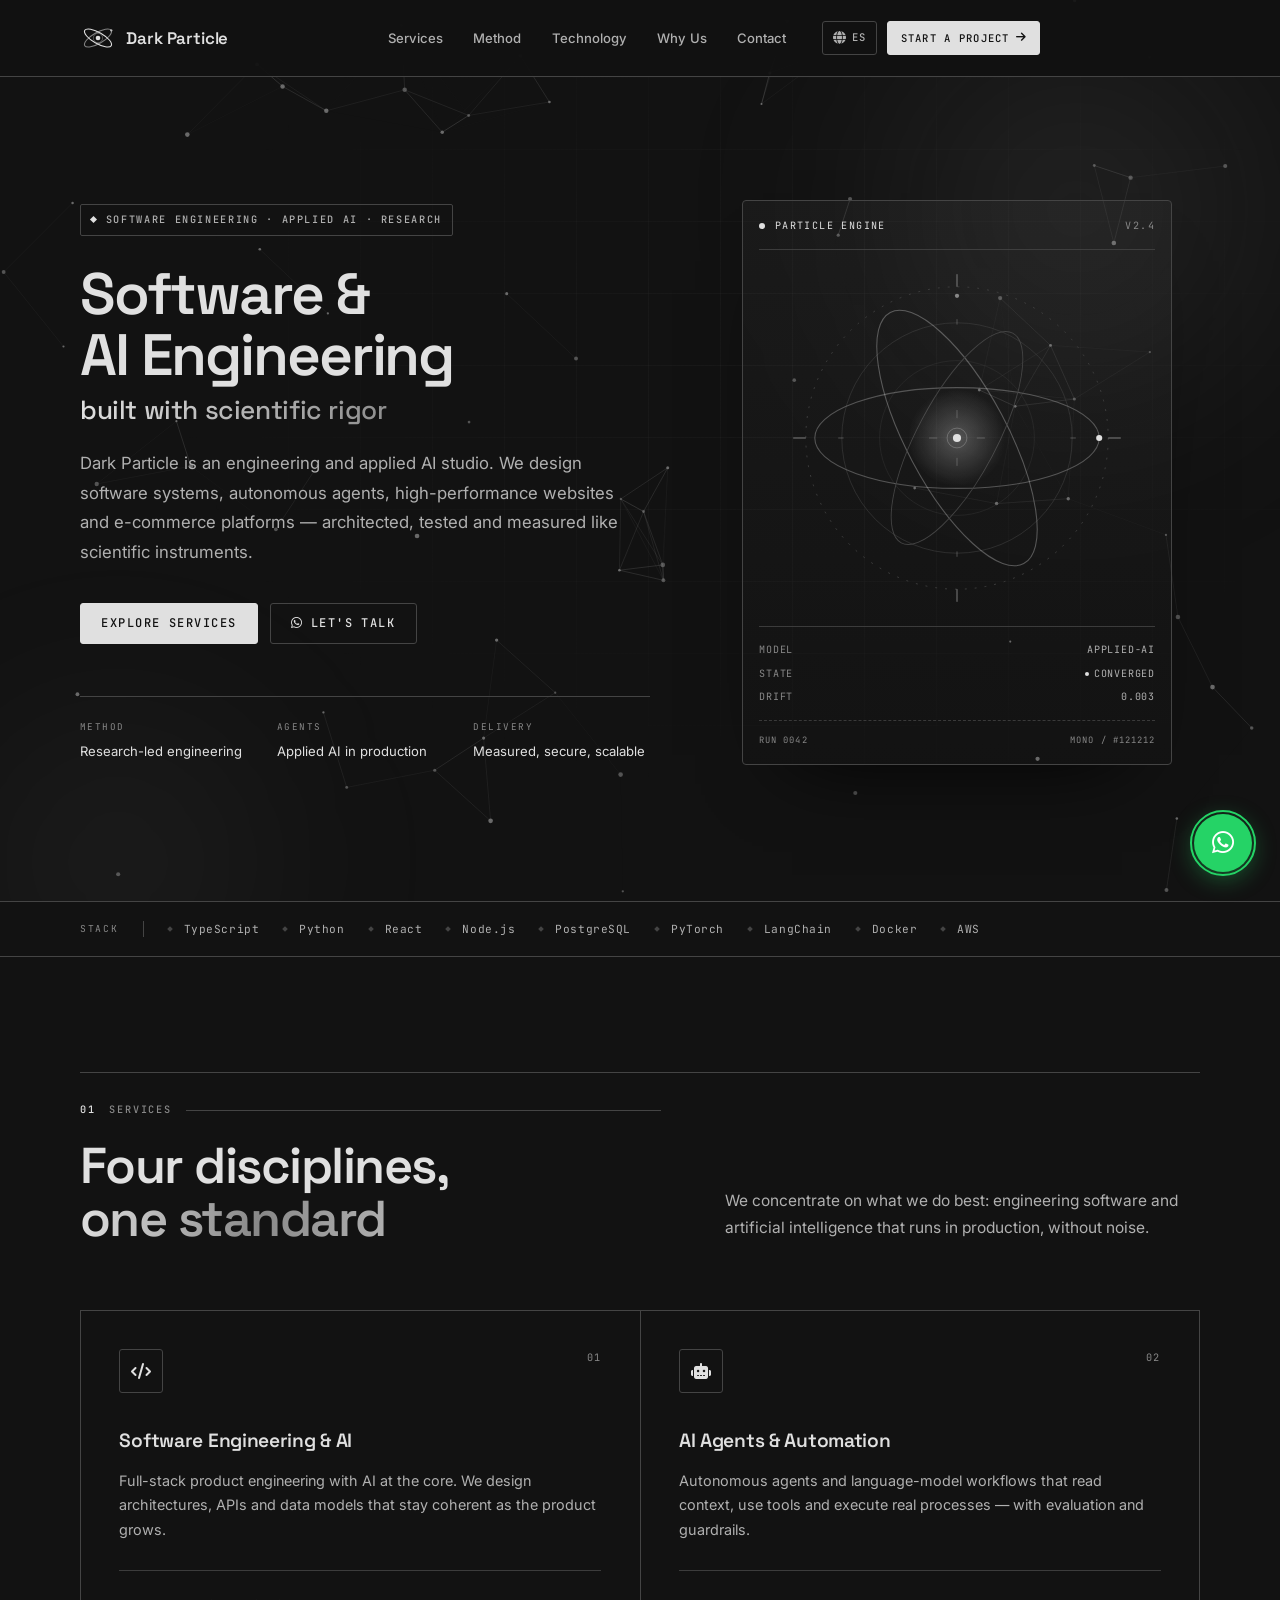
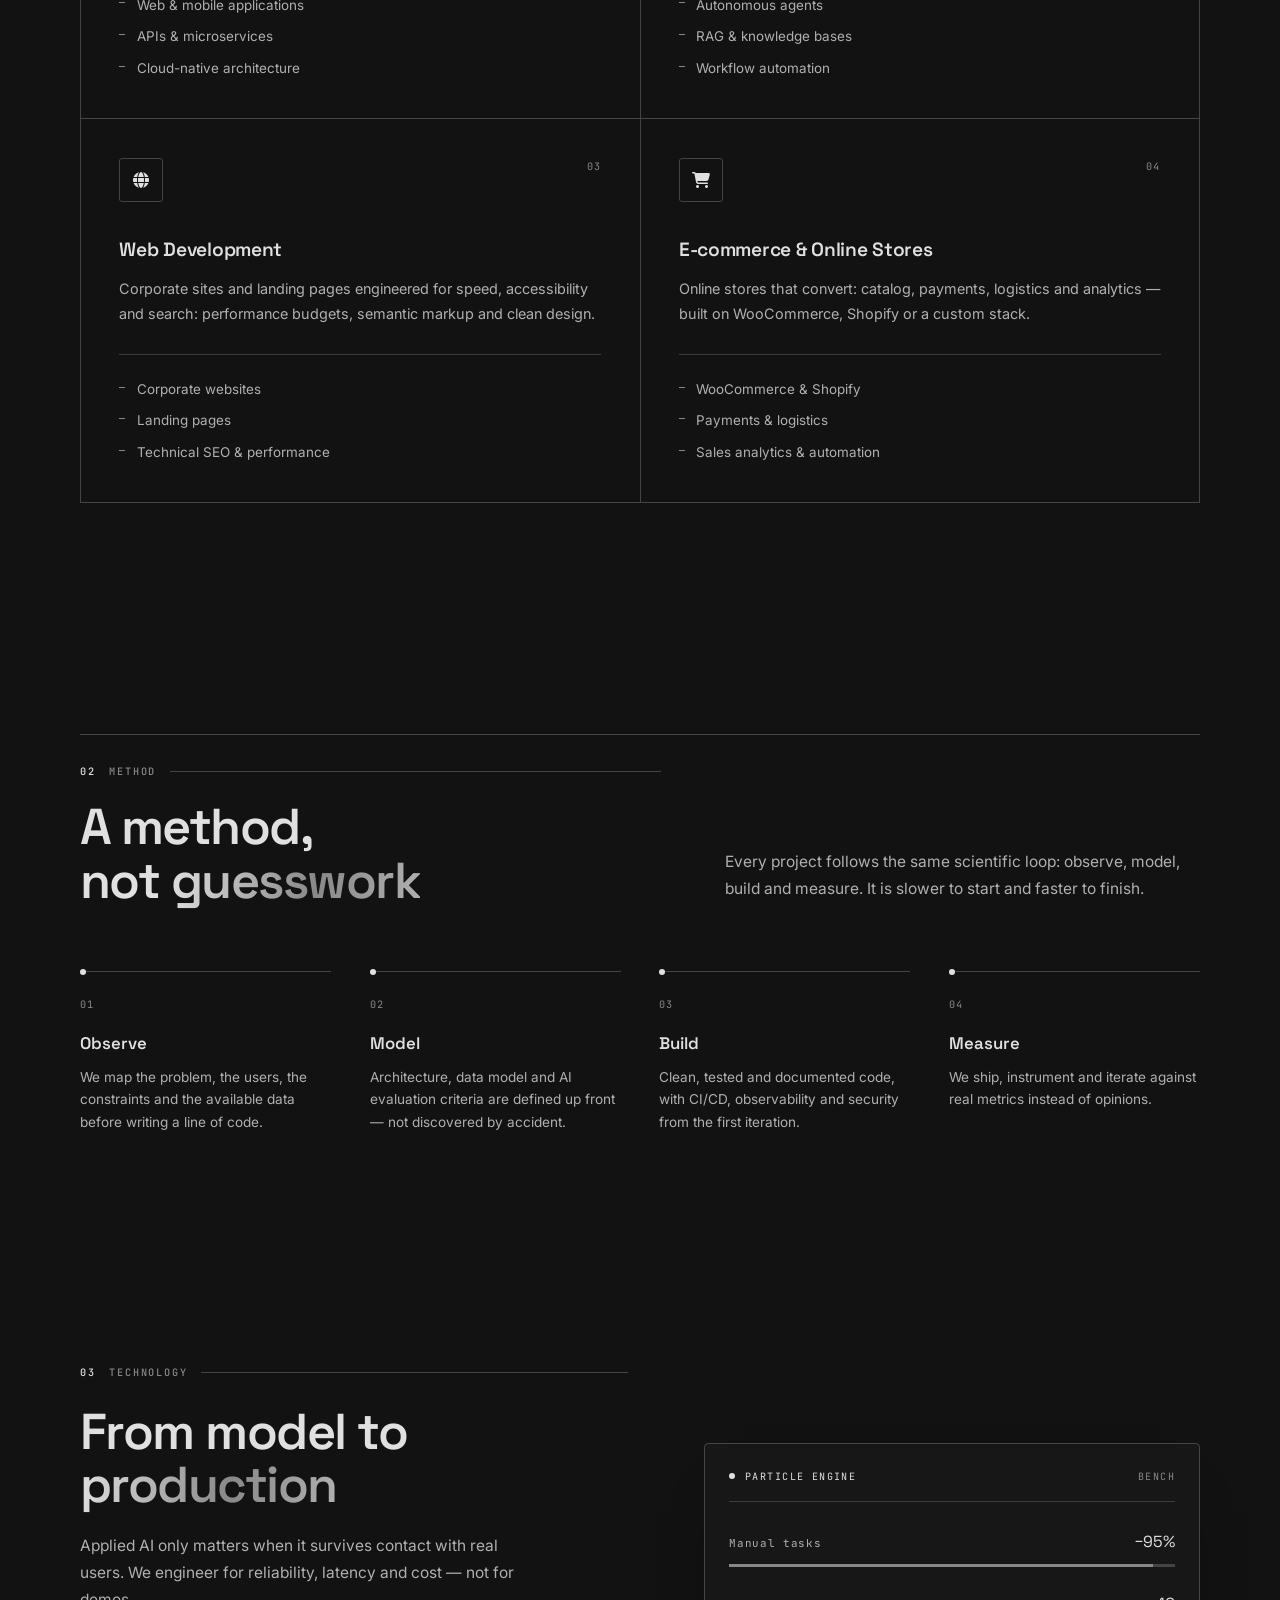
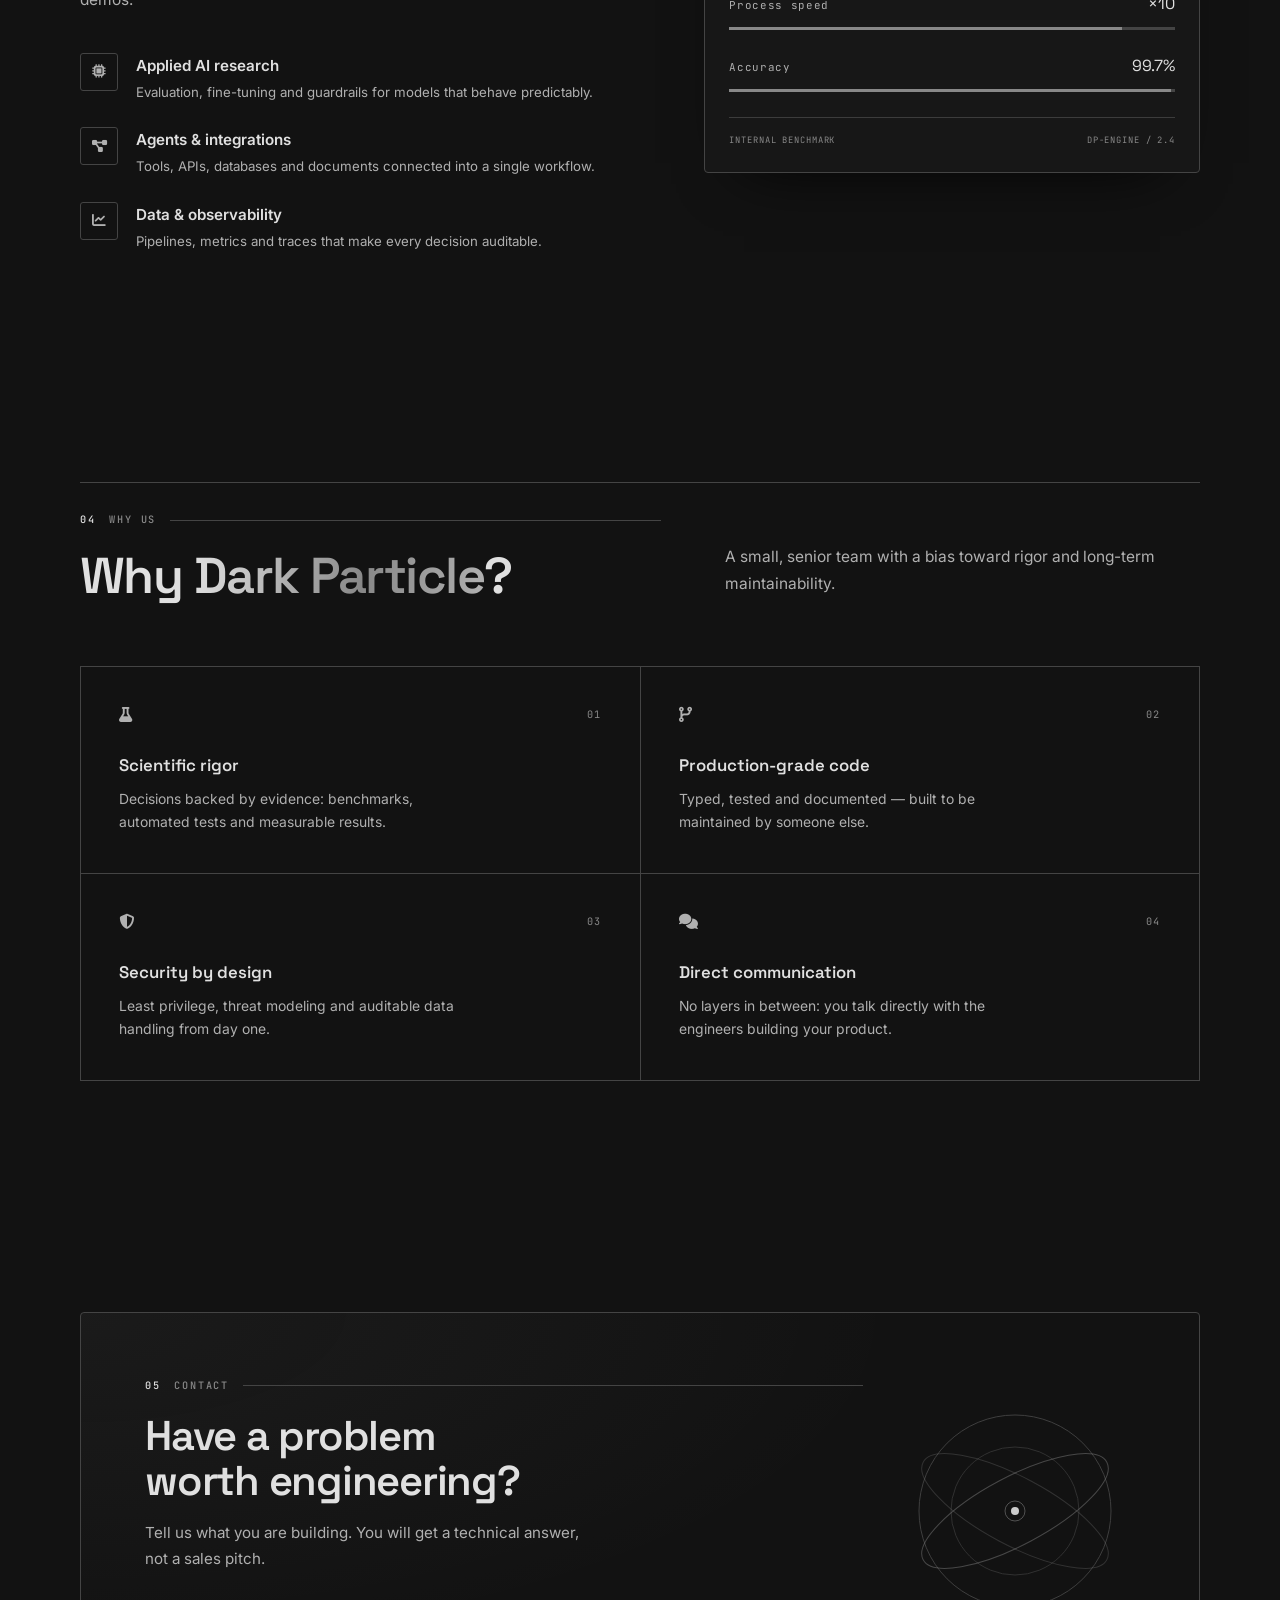
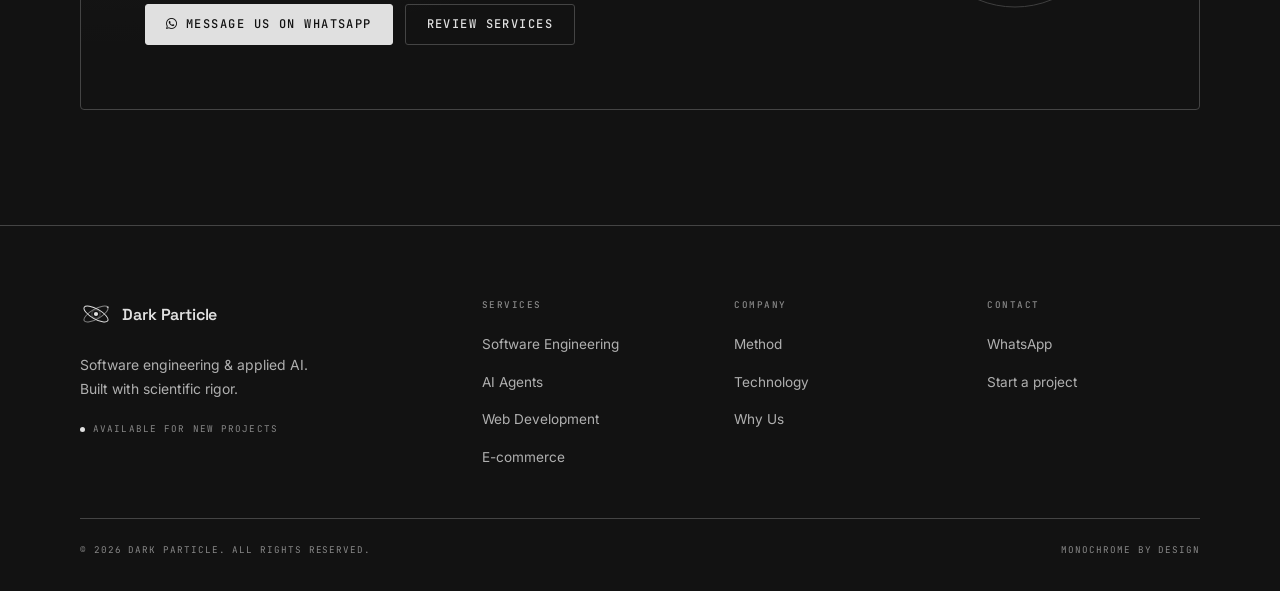
==== index.html @ 716240e8 "Add files via upload" ====
<!DOCTYPE html>
<html lang="en" class="no-js">
<head>
  <meta charset="UTF-8">
  <meta name="viewport" content="width=device-width, initial-scale=1">
  <meta name="theme-color" content="#121212">

  <title>Dark Particle | Software Engineering &amp; Applied AI</title>
  <meta name="description" content="Dark Particle is a software engineering and applied AI studio. We build AI agents, high-performance websites and e-commerce platforms with scientific rigor.">
  <meta name="author" content="Dark Particle">

  <meta property="og:type" content="website">
  <meta property="og:site_name" content="Dark Particle">
  <meta property="og:title" content="Dark Particle | Software Engineering &amp; Applied AI">
  <meta property="og:description" content="Software engineering, AI agents, web development and e-commerce — designed, tested and measured like scientific instruments.">
  <meta property="og:image" content="assets/og-dark-particle.png">
  <meta name="twitter:card" content="summary_large_image">
  <meta name="twitter:title" content="Dark Particle | Software Engineering &amp; Applied AI">
  <meta name="twitter:description" content="Software engineering, AI agents, web development and e-commerce — designed, tested and measured like scientific instruments.">
  <meta name="twitter:image" content="assets/og-dark-particle.png">

  <link rel="icon" type="image/png" href="assets/favicon.png">
  <link rel="apple-touch-icon" href="assets/apple-touch-icon.png">

  <!-- Google Fonts: Inter + Space Grotesk + JetBrains Mono -->
  <link rel="preconnect" href="https://fonts.googleapis.com">
  <link rel="preconnect" href="https://fonts.gstatic.com" crossorigin>
  <link href="https://fonts.googleapis.com/css2?family=Inter:wght@400;500;600&family=JetBrains+Mono:wght@400;500&family=Space+Grotesk:wght@500;600;700&display=swap" rel="stylesheet">

  <!-- Font Awesome 6 (icons) -->
  <link rel="stylesheet" href="https://cdnjs.cloudflare.com/ajax/libs/font-awesome/6.5.1/css/all.min.css">

  <!-- Main Stylesheet -->
  <link rel="stylesheet" href="css/style.css">

  <script type="application/ld+json">
  {
    "@context": "https://schema.org",
    "@type": "ProfessionalService",
    "name": "Dark Particle",
    "description": "Software engineering and applied AI studio: AI agents, web development and e-commerce platforms engineered with scientific rigor.",
    "image": "assets/logo-dark-particle.png",
    "telephone": "+57 311 7379576",
    "areaServed": "Worldwide",
    "knowsAbout": ["Software engineering", "Artificial intelligence", "AI agents", "Web development", "E-commerce"]
  }
  </script>

  <script>document.documentElement.classList.remove('no-js');document.documentElement.classList.add('js');</script>
</head>
<body>

  <a class="skip-link" href="#main" data-i18n="a11y_skip">Skip to content</a>

  <!-- Fondo animado global (red de partículas) -->
  <canvas id="swlab-bg" aria-hidden="true"></canvas>

  <!-- ============================= -->
  <!-- NAVBAR                        -->
  <!-- ============================= -->
  <header class="navbar" id="navbar">
    <div class="container navbar__inner">
      <a href="#hero" class="brand" aria-label="Dark Particle — home">
        <svg class="brand__mark" viewBox="0 0 40 40" width="36" height="36" aria-hidden="true" focusable="false">
          <ellipse cx="20" cy="20" rx="17" ry="6.2" transform="rotate(-30 20 20)" fill="none" stroke="currentColor" stroke-opacity=".55" stroke-width="1.2"/>
          <ellipse cx="20" cy="20" rx="17" ry="6.2" transform="rotate(30 20 20)" fill="none" stroke="currentColor" stroke-width="1.2"/>
          <circle cx="20" cy="20" r="5.2" fill="none" stroke="currentColor" stroke-opacity=".35" stroke-width="1"/>
          <circle cx="20" cy="20" r="2.6" fill="currentColor"/>
          <circle cx="34.7" cy="11.5" r="1.3" fill="currentColor" fill-opacity=".7"/>
        </svg>
        <span class="brand__name">Dark Particle</span>
      </a>

      <nav class="navbar__nav" id="navMenu" aria-label="Main navigation">
        <ul class="navbar__links">
          <li><a href="#services" class="navbar__link" data-i18n="nav_services">Services</a></li>
          <li><a href="#method" class="navbar__link" data-i18n="nav_method">Method</a></li>
          <li><a href="#tech" class="navbar__link" data-i18n="nav_tech">Technology</a></li>
          <li><a href="#features" class="navbar__link" data-i18n="nav_features">Why Us</a></li>
          <li><a href="#contact" class="navbar__link" data-i18n="nav_contact">Contact</a></li>
        </ul>
        <div class="navbar__actions">
          <button class="lang-toggle" id="langToggle" type="button" aria-label="Switch language">
            <i class="fa-solid fa-globe" aria-hidden="true"></i>
            <span data-i18n="lang_label">ES</span>
          </button>
          <a href="https://wa.me/573117379576" class="btn btn--primary navbar__cta" target="_blank" rel="noopener" data-i18n="nav_cta" data-wa="nav">
            Start a project <i class="fa-solid fa-arrow-right" aria-hidden="true"></i>
          </a>
        </div>
      </nav>

      <div class="navbar__right">
        <button class="lang-toggle lang-toggle--mobile" id="langToggleMobile" type="button" aria-label="Switch language">
          <i class="fa-solid fa-globe" aria-hidden="true"></i>
          <span data-i18n="lang_label">ES</span>
        </button>
        <button class="navbar__toggle" id="navToggle" type="button" aria-label="Toggle navigation" aria-expanded="false" aria-controls="navMenu">
          <span></span><span></span><span></span>
        </button>
      </div>
    </div>
  </header>

  <main id="main">

    <!-- ============================= -->
    <!-- HERO                          -->
    <!-- ============================= -->
    <section class="hero" id="hero">
      <div class="hero__bg" aria-hidden="true">
        <div class="hero__glow hero__glow--1"></div>
        <div class="hero__glow hero__glow--2"></div>
        <div class="hero__grid"></div>
      </div>

      <div class="container hero__inner">
        <div class="hero__content">
          <p class="hero__badge reveal">
            <span class="hero__badge-mark" aria-hidden="true"></span>
            <span data-i18n="hero_badge">Software Engineering · Applied AI · Research</span>
          </p>

          <h1 class="hero__title reveal" data-i18n="hero_title">Software &amp; AI Engineering<span class="hero__title-sub gradient-text">built with scientific rigor</span></h1>

          <p class="hero__subtitle reveal" data-i18n="hero_subtitle">Dark Particle is an engineering and applied AI studio. We design software systems, autonomous agents, high-performance websites and e-commerce platforms — architected, tested and measured like scientific instruments.</p>

          <div class="hero__actions reveal">
            <a href="#services" class="btn btn--primary btn--lg" data-i18n="hero_cta1">Explore services</a>
            <a href="https://wa.me/573117379576" class="btn btn--ghost btn--lg" target="_blank" rel="noopener" data-i18n="hero_cta2" data-wa="hero">
              <i class="fa-brands fa-whatsapp" aria-hidden="true"></i> Let's talk
            </a>
          </div>

          <dl class="hero__stats reveal">
            <div class="hero__stat">
              <dt class="hero__stat-label" data-i18n="hero_stat1_label">Method</dt>
              <dd class="hero__stat-value" data-i18n="hero_stat1">Research-led engineering</dd>
            </div>
            <div class="hero__stat">
              <dt class="hero__stat-label" data-i18n="hero_stat2_label">Agents</dt>
              <dd class="hero__stat-value" data-i18n="hero_stat2">Applied AI in production</dd>
            </div>
            <div class="hero__stat">
              <dt class="hero__stat-label" data-i18n="hero_stat3_label">Delivery</dt>
              <dd class="hero__stat-value" data-i18n="hero_stat3">Measured, secure, scalable</dd>
            </div>
          </dl>
        </div>

        <div class="hero__visual reveal">
          <div class="detector">
            <div class="detector__head">
              <span class="detector__led" aria-hidden="true"></span>
              <span class="detector__title">Particle Engine</span>
              <span class="detector__meta">v2.4</span>
            </div>

            <div class="detector__stage">
              <svg class="detector__svg" viewBox="0 0 400 400" role="img" aria-label="Particle detector diagram with orbital tracks">
                <defs>
                  <radialGradient id="coreGlow" cx="50%" cy="50%" r="50%">
                    <stop offset="0%" stop-color="#E0E0E0" stop-opacity=".30"/>
                    <stop offset="100%" stop-color="#E0E0E0" stop-opacity="0"/>
                  </radialGradient>
                </defs>

                <g fill="none" stroke="#444444">
                  <circle cx="200" cy="200" r="168" stroke-dasharray="2 9"/>
                  <circle cx="200" cy="200" r="128" stroke-opacity=".6"/>
                  <circle cx="200" cy="200" r="86" stroke-opacity=".35"/>
                </g>

                <g stroke="#888888" stroke-width="1" fill="none">
                  <path d="M200 18v14M200 368v14M18 200h14M368 200h14"/>
                  <path d="M200 68v6M200 326v6M68 200h6M326 200h6" stroke-opacity=".55"/>
                </g>

                <g class="detector__orbit detector__orbit--a">
                  <ellipse cx="200" cy="200" rx="158" ry="56" fill="none" stroke="#888888" stroke-opacity=".55" stroke-width="1.2"/>
                  <circle cx="358" cy="200" r="3.4" fill="#E0E0E0"/>
                </g>

                <g class="detector__orbit detector__orbit--b">
                  <ellipse cx="200" cy="200" rx="158" ry="56" transform="rotate(62 200 200)" fill="none" stroke="#E0E0E0" stroke-opacity=".32" stroke-width="1.2"/>
                  <circle cx="200" cy="42" r="2.4" fill="#888888"/>
                </g>

                <g class="detector__orbit detector__orbit--c">
                  <ellipse cx="200" cy="200" rx="132" ry="44" transform="rotate(118 200 200)" fill="none" stroke="#444444" stroke-width="1"/>
                </g>

                <circle cx="200" cy="200" r="54" fill="url(#coreGlow)"/>
                <circle cx="200" cy="200" r="11" fill="none" stroke="#888888" stroke-opacity=".7"/>
                <circle cx="200" cy="200" r="4.5" fill="#E0E0E0"/>
                <path d="M200 178v-9M200 231v-9M178 200h-9M231 200h-9" stroke="#888888" stroke-opacity=".6"/>
              </svg>
            </div>

            <div class="detector__readout">
              <div class="detector__row"><span>MODEL</span><span>applied-ai</span></div>
              <div class="detector__row"><span>STATE</span><span class="is-ok">converged</span></div>
              <div class="detector__row"><span>DRIFT</span><span>0.003</span></div>
            </div>

            <div class="detector__foot">
              <span>RUN 0042</span>
              <span>MONO / #121212</span>
            </div>
          </div>
        </div>
      </div>
    </section>

    <!-- ============================= -->
    <!-- STACK STRIP                   -->
    <!-- ============================= -->
    <section class="stack" aria-label="Technology stack">
      <div class="container stack__inner">
        <span class="stack__label" data-i18n="stack_label">Stack</span>
        <ul class="stack__list">
          <li>TypeScript</li>
          <li>Python</li>
          <li>React</li>
          <li>Node.js</li>
          <li>PostgreSQL</li>
          <li>PyTorch</li>
          <li>LangChain</li>
          <li>Docker</li>
          <li>AWS</li>
        </ul>
      </div>
    </section>

    <!-- ============================= -->
    <!-- SERVICES                      -->
    <!-- ============================= -->
    <section class="section services" id="services">
      <div class="container">
        <header class="section__head reveal">
          <div class="section__head-main">
            <p class="section__eyebrow"><span class="section__index">01</span><span data-i18n="services_tag">Services</span></p>
            <h2 class="section__title" data-i18n="services_title">Four disciplines,<br><span class="gradient-text">one standard</span></h2>
          </div>
          <p class="section__desc" data-i18n="services_desc">We concentrate on what we do best: engineering software and artificial intelligence that runs in production, without noise.</p>
        </header>

        <div class="services__grid">
          <!-- 01. Software engineering & AI -->
          <article class="service reveal">
            <div class="service__top">
              <span class="service__icon"><i class="fa-solid fa-code" aria-hidden="true"></i></span>
              <span class="service__num">01</span>
            </div>
            <h3 class="service__title" data-i18n="s1_title">Software Engineering &amp; AI</h3>
            <p class="service__text" data-i18n="s1_desc">Full-stack product engineering with AI at the core. We design architectures, APIs and data models that stay coherent as the product grows.</p>
            <ul class="service__list">
              <li data-i18n="s1_i1">Web &amp; mobile applications</li>
              <li data-i18n="s1_i2">APIs &amp; microservices</li>
              <li data-i18n="s1_i3">Cloud-native architecture</li>
            </ul>
          </article>

          <!-- 02. AI agents -->
          <article class="service reveal">
            <div class="service__top">
              <span class="service__icon"><i class="fa-solid fa-robot" aria-hidden="true"></i></span>
              <span class="service__num">02</span>
            </div>
            <h3 class="service__title" data-i18n="s2_title">AI Agents &amp; Automation</h3>
            <p class="service__text" data-i18n="s2_desc">Autonomous agents and language-model workflows that read context, use tools and execute real processes — with evaluation and guardrails.</p>
            <ul class="service__list">
              <li data-i18n="s2_i1">Autonomous agents</li>
              <li data-i18n="s2_i2">RAG &amp; knowledge bases</li>
              <li data-i18n="s2_i3">Workflow automation</li>
            </ul>
          </article>

          <!-- 03. Web development -->
          <article class="service reveal">
            <div class="service__top">
              <span class="service__icon"><i class="fa-solid fa-globe" aria-hidden="true"></i></span>
              <span class="service__num">03</span>
            </div>
            <h3 class="service__title" data-i18n="s3_title">Web Development</h3>
            <p class="service__text" data-i18n="s3_desc">Corporate sites and landing pages engineered for speed, accessibility and search: performance budgets, semantic markup and clean design.</p>
            <ul class="service__list">
              <li data-i18n="s3_i1">Corporate websites</li>
              <li data-i18n="s3_i2">Landing pages</li>
              <li data-i18n="s3_i3">Technical SEO &amp; performance</li>
            </ul>
          </article>

          <!-- 04. E-commerce -->
          <article class="service reveal">
            <div class="service__top">
              <span class="service__icon"><i class="fa-solid fa-cart-shopping" aria-hidden="true"></i></span>
              <span class="service__num">04</span>
            </div>
            <h3 class="service__title" data-i18n="s4_title">E-commerce &amp; Online Stores</h3>
            <p class="service__text" data-i18n="s4_desc">Online stores that convert: catalog, payments, logistics and analytics — built on WooCommerce, Shopify or a custom stack.</p>
            <ul class="service__list">
              <li data-i18n="s4_i1">WooCommerce &amp; Shopify</li>
              <li data-i18n="s4_i2">Payments &amp; logistics</li>
              <li data-i18n="s4_i3">Sales analytics &amp; automation</li>
            </ul>
          </article>
        </div>
      </div>
    </section>

    <!-- ============================= -->
    <!-- METHOD                        -->
    <!-- ============================= -->
    <section class="section method" id="method">
      <div class="container">
        <header class="section__head reveal">
          <div class="section__head-main">
            <p class="section__eyebrow"><span class="section__index">02</span><span data-i18n="method_tag">Method</span></p>
            <h2 class="section__title" data-i18n="method_title">A method,<br>not <span class="gradient-text">guesswork</span></h2>
          </div>
          <p class="section__desc" data-i18n="method_desc">Every project follows the same scientific loop: observe, model, build and measure. It is slower to start and faster to finish.</p>
        </header>

        <ol class="method__grid">
          <li class="method__step reveal">
            <span class="method__num">01</span>
            <h3 data-i18n="m1_title">Observe</h3>
            <p data-i18n="m1_desc">We map the problem, the users, the constraints and the available data before writing a line of code.</p>
          </li>
          <li class="method__step reveal">
            <span class="method__num">02</span>
            <h3 data-i18n="m2_title">Model</h3>
            <p data-i18n="m2_desc">Architecture, data model and AI evaluation criteria are defined up front — not discovered by accident.</p>
          </li>
          <li class="method__step reveal">
            <span class="method__num">03</span>
            <h3 data-i18n="m3_title">Build</h3>
            <p data-i18n="m3_desc">Clean, tested and documented code, with CI/CD, observability and security from the first iteration.</p>
          </li>
          <li class="method__step reveal">
            <span class="method__num">04</span>
            <h3 data-i18n="m4_title">Measure</h3>
            <p data-i18n="m4_desc">We ship, instrument and iterate against real metrics instead of opinions.</p>
          </li>
        </ol>
      </div>
    </section>

    <!-- ============================= -->
    <!-- TECHNOLOGY                    -->
    <!-- ============================= -->
    <section class="section tech" id="tech">
      <div class="container tech__grid">
        <div class="tech__content reveal">
          <p class="section__eyebrow"><span class="section__index">03</span><span data-i18n="tech_tag">Technology</span></p>
          <h2 class="section__title" data-i18n="tech_title">From model to<br><span class="gradient-text">production</span></h2>
          <p class="section__desc" data-i18n="tech_desc">Applied AI only matters when it survives contact with real users. We engineer for reliability, latency and cost — not for demos.</p>

          <ul class="tech__features">
            <li>
              <i class="fa-solid fa-microchip" aria-hidden="true"></i>
              <div>
                <h3 data-i18n="t1_title">Applied AI research</h3>
                <p data-i18n="t1_desc">Evaluation, fine-tuning and guardrails for models that behave predictably.</p>
              </div>
            </li>
            <li>
              <i class="fa-solid fa-diagram-project" aria-hidden="true"></i>
              <div>
                <h3 data-i18n="t2_title">Agents &amp; integrations</h3>
                <p data-i18n="t2_desc">Tools, APIs, databases and documents connected into a single workflow.</p>
              </div>
            </li>
            <li>
              <i class="fa-solid fa-chart-line" aria-hidden="true"></i>
              <div>
                <h3 data-i18n="t3_title">Data &amp; observability</h3>
                <p data-i18n="t3_desc">Pipelines, metrics and traces that make every decision auditable.</p>
              </div>
            </li>
          </ul>
        </div>

        <aside class="engine reveal" aria-label="Particle Engine metrics">
          <div class="engine__head">
            <span class="engine__led" aria-hidden="true"></span>
            <span data-i18n="engine_title">Particle Engine</span>
            <span class="engine__meta">BENCH</span>
          </div>

          <div class="engine__body">
            <div class="engine__metric">
              <div class="engine__metric-top"><span data-i18n="metric1">Manual tasks</span><span>&minus;95%</span></div>
              <div class="engine__bar"><span style="width: 95%"></span></div>
            </div>
            <div class="engine__metric">
              <div class="engine__metric-top"><span data-i18n="metric2">Process speed</span><span>&times;10</span></div>
              <div class="engine__bar"><span style="width: 88%"></span></div>
            </div>
            <div class="engine__metric">
              <div class="engine__metric-top"><span data-i18n="metric3">Accuracy</span><span>99.7%</span></div>
              <div class="engine__bar"><span style="width: 99%"></span></div>
            </div>
          </div>

          <div class="engine__foot">
            <span data-i18n="engine_foot">Continuous evaluation</span>
            <span>DP-ENGINE / 2.4</span>
          </div>
        </aside>
      </div>
    </section>

    <!-- ============================= -->
    <!-- WHY US                        -->
    <!-- ============================= -->
    <section class="section features" id="features">
      <div class="container">
        <header class="section__head reveal">
          <div class="section__head-main">
            <p class="section__eyebrow"><span class="section__index">04</span><span data-i18n="features_tag">Why Us</span></p>
            <h2 class="section__title" data-i18n="features_title">Why <span class="gradient-text">Dark Particle</span>?</h2>
          </div>
          <p class="section__desc" data-i18n="features_desc">A small, senior team with a bias toward rigor and long-term maintainability.</p>
        </header>

        <div class="features__grid">
          <article class="principle reveal">
            <div class="principle__top">
              <i class="fa-solid fa-flask" aria-hidden="true"></i>
              <span class="principle__num">01</span>
            </div>
            <h3 data-i18n="f1_title">Scientific rigor</h3>
            <p data-i18n="f1_desc">Decisions backed by evidence: benchmarks, automated tests and measurable results.</p>
          </article>

          <article class="principle reveal">
            <div class="principle__top">
              <i class="fa-solid fa-code-branch" aria-hidden="true"></i>
              <span class="principle__num">02</span>
            </div>
            <h3 data-i18n="f2_title">Production-grade code</h3>
            <p data-i18n="f2_desc">Typed, tested and documented — built to be maintained by someone else.</p>
          </article>

          <article class="principle reveal">
            <div class="principle__top">
              <i class="fa-solid fa-shield-halved" aria-hidden="true"></i>
              <span class="principle__num">03</span>
            </div>
            <h3 data-i18n="f3_title">Security by design</h3>
            <p data-i18n="f3_desc">Least privilege, threat modeling and auditable data handling from day one.</p>
          </article>

          <article class="principle reveal">
            <div class="principle__top">
              <i class="fa-solid fa-comments" aria-hidden="true"></i>
              <span class="principle__num">04</span>
            </div>
            <h3 data-i18n="f4_title">Direct communication</h3>
            <p data-i18n="f4_desc">No layers in between: you talk directly with the engineers building your product.</p>
          </article>
        </div>
      </div>
    </section>

    <!-- ============================= -->
    <!-- CTA / CONTACT                 -->
    <!-- ============================= -->
    <section class="section cta" id="contact">
      <div class="container">
        <div class="cta__panel reveal">
          <div class="cta__content">
            <p class="section__eyebrow"><span class="section__index">05</span><span data-i18n="cta_tag">Contact</span></p>
            <h2 class="cta__title" data-i18n="cta_title">Have a problem worth engineering?</h2>
            <p class="cta__text" data-i18n="cta_text">Tell us what you are building. You will get a technical answer, not a sales pitch.</p>
            <div class="cta__actions">
              <a href="https://wa.me/573117379576" class="btn btn--primary btn--lg" target="_blank" rel="noopener" data-i18n="cta_btn1" data-wa="cta">
                <i class="fa-brands fa-whatsapp" aria-hidden="true"></i> Message us on WhatsApp
              </a>
              <a href="#services" class="btn btn--ghost btn--lg" data-i18n="cta_btn2">Review services</a>
            </div>
          </div>

          <div class="cta__deco" aria-hidden="true">
            <svg viewBox="0 0 240 240" width="240" height="240" fill="none">
              <circle cx="120" cy="120" r="96" stroke="#444444"/>
              <circle cx="120" cy="120" r="64" stroke="#444444" stroke-opacity=".7"/>
              <ellipse cx="120" cy="120" rx="104" ry="34" transform="rotate(-28 120 120)" stroke="#888888" stroke-opacity=".5"/>
              <ellipse cx="120" cy="120" rx="104" ry="34" transform="rotate(28 120 120)" stroke="#888888" stroke-opacity=".3"/>
              <circle cx="120" cy="120" r="4" fill="#E0E0E0"/>
              <circle cx="120" cy="120" r="10" stroke="#888888" stroke-opacity=".6"/>
            </svg>
          </div>
        </div>
      </div>
    </section>

  </main>

  <!-- ============================= -->
  <!-- FOOTER                        -->
  <!-- ============================= -->
  <footer class="footer" id="footer">
    <div class="container">
      <div class="footer__grid">
        <div class="footer__brand">
          <a href="#hero" class="brand" aria-label="Dark Particle — home">
            <svg class="brand__mark" viewBox="0 0 40 40" width="32" height="32" aria-hidden="true" focusable="false">
              <ellipse cx="20" cy="20" rx="17" ry="6.2" transform="rotate(-30 20 20)" fill="none" stroke="currentColor" stroke-opacity=".55" stroke-width="1.2"/>
              <ellipse cx="20" cy="20" rx="17" ry="6.2" transform="rotate(30 20 20)" fill="none" stroke="currentColor" stroke-width="1.2"/>
              <circle cx="20" cy="20" r="5.2" fill="none" stroke="currentColor" stroke-opacity=".35" stroke-width="1"/>
              <circle cx="20" cy="20" r="2.6" fill="currentColor"/>
              <circle cx="34.7" cy="11.5" r="1.3" fill="currentColor" fill-opacity=".7"/>
            </svg>
            <span class="brand__name brand__name--footer">Dark Particle</span>
          </a>
          <p class="footer__tagline" data-i18n="footer_tagline">Software engineering &amp; applied AI.<br>Built with scientific rigor.</p>
          <p class="footer__status"><span class="footer__dot" aria-hidden="true"></span><span data-i18n="footer_status">Available for new projects</span></p>
        </div>

        <div class="footer__col">
          <h4 data-i18n="footer_services">Services</h4>
          <ul>
            <li><a href="#services" data-i18n="footer_sw">Software Engineering</a></li>
            <li><a href="#services" data-i18n="footer_ai">AI Agents</a></li>
            <li><a href="#services" data-i18n="footer_web">Web Development</a></li>
            <li><a href="#services" data-i18n="footer_ecommerce">E-commerce</a></li>
          </ul>
        </div>

        <div class="footer__col">
          <h4 data-i18n="footer_company">Company</h4>
          <ul>
            <li><a href="#method" data-i18n="footer_method">Method</a></li>
            <li><a href="#tech" data-i18n="footer_tech">Technology</a></li>
            <li><a href="#features" data-i18n="footer_why">Why Us</a></li>
          </ul>
        </div>

        <div class="footer__col">
          <h4 data-i18n="footer_contact">Contact</h4>
          <ul>
            <li><a href="https://wa.me/573117379576" target="_blank" rel="noopener" data-wa="footer" data-i18n="footer_whatsapp">WhatsApp</a></li>
            <li><a href="https://wa.me/573117379576" target="_blank" rel="noopener" data-wa="footer" data-i18n="footer_talk">Start a project</a></li>
          </ul>
        </div>
      </div>

      <div class="footer__bottom">
        <p data-i18n="footer_copy">&copy; 2026 Dark Particle. All rights reserved.</p>
        <p class="footer__note" data-i18n="footer_note">Monochrome by design</p>
      </div>
    </div>
  </footer>

  <!-- ============================= -->
  <!-- WHATSAPP FLOATING BUTTON      -->
  <!-- ============================= -->
  <a href="https://wa.me/573117379576"
     class="whatsapp-btn"
     target="_blank"
     rel="noopener"
     aria-label="Chat on WhatsApp"
     data-wa="float"
     id="whatsappBtn">
    <i class="fa-brands fa-whatsapp" aria-hidden="true"></i>
    <span class="whatsapp-btn__pulse" aria-hidden="true"></span>
  </a>

  <script src="js/script.js"></script>
  <script src="js/background.js"></script>
</body>
</html>
---- css/style.css ----
/* ============================================================
   DARK PARTICLE — Main Stylesheet
   Monochrome engineering identity
   Palette:
     Background        #121212
     Primary text      #E0E0E0
     Secondary text    #B0B0B0
     Borders/dividers  #444444
     Accent            #888888
   ============================================================ */

/* ---------- Custom properties ---------- */
:root {
  --bg:              #121212;
  --text:            #E0E0E0;
  --text-2:          #B0B0B0;
  --border:          #444444;
  --accent:          #888888;

  /* Derived, palette-only layers (alpha over #121212) */
  --surface:         rgba(224, 224, 224, 0.025);
  --surface-strong:  rgba(224, 224, 224, 0.05);
  --line:            rgba(68, 68, 68, 0.85);
  --grid:            rgba(224, 224, 224, 0.035);

  --font-body:       'Inter', system-ui, -apple-system, 'Segoe UI', sans-serif;
  --font-display:    'Space Grotesk', 'Inter', system-ui, sans-serif;
  --font-mono:       'JetBrains Mono', 'SFMono-Regular', Consolas, monospace;

  --container:       1200px;
  --gutter:          clamp(1.25rem, 4vw, 2.5rem);
  --navbar-h:        76px;

  --ease:            cubic-bezier(0.2, 0.7, 0.2, 1);
  --ease-out-expo:   cubic-bezier(0.16, 1, 0.3, 1);
  --duration-base:   300ms;
}

/* ---------- Reset & base ---------- */
*,
*::before,
*::after {
  box-sizing: border-box;
  margin: 0;
  padding: 0;
}

html {
  background-color: var(--bg);
  scroll-behavior: smooth;
  scroll-padding-top: calc(var(--navbar-h) + 1rem);
  -webkit-text-size-adjust: 100%;
}

body {
  font-family: var(--font-body);
  font-size: 1rem;
  line-height: 1.7;
  color: var(--text);
  background-color: transparent;
  overflow-x: hidden;
  -webkit-font-smoothing: antialiased;
  -moz-osx-font-smoothing: grayscale;
}

#swlab-bg {
  position: fixed;
  inset: 0;
  display: block;
  width: 100%;
  height: 100%;
  z-index: -1;
  pointer-events: none;
}

img {
  display: block;
  max-width: 100%;
}

a {
  color: inherit;
  text-decoration: none;
}

ul,
ol {
  list-style: none;
}

button {
  font: inherit;
  color: inherit;
}

::selection {
  background: var(--text);
  color: var(--bg);
}

:focus-visible {
  outline: 2px solid var(--accent);
  outline-offset: 3px;
}

/* Thin monochrome scrollbar */
* {
  scrollbar-width: thin;
  scrollbar-color: var(--border) var(--bg);
}

::-webkit-scrollbar {
  width: 10px;
  height: 10px;
}

::-webkit-scrollbar-track {
  background: var(--bg);
}

::-webkit-scrollbar-thumb {
  background: var(--border);
  border: 2px solid var(--bg);
}

/* ---------- Layout helpers ---------- */
.container {
  width: 100%;
  max-width: var(--container);
  margin-inline: auto;
  padding-inline: var(--gutter);
}

.section {
  padding-block: clamp(4.5rem, 9vw, 7.5rem);
  position: relative;
}

.skip-link {
  position: fixed;
  top: 0.75rem;
  left: 0.75rem;
  z-index: 2000;
  transform: translateY(-250%);
  background: var(--text);
  color: var(--bg);
  padding: 0.7em 1.1em;
  font-family: var(--font-mono);
  font-size: 0.7rem;
  letter-spacing: 0.12em;
  text-transform: uppercase;
  transition: transform 0.2s var(--ease);
}

.skip-link:focus {
  transform: translateY(0);
}

.gradient-text {
  background: linear-gradient(96deg, var(--text) 0%, var(--accent) 58%, var(--text-2) 100%);
  -webkit-background-clip: text;
  background-clip: text;
  color: transparent;
  -webkit-text-fill-color: transparent;
}

.mono {
  font-family: var(--font-mono);
}

/* ---------- Brand mark ---------- */
.brand {
  display: inline-flex;
  align-items: center;
  gap: 0.65rem;
  color: var(--text);
}

.brand__mark {
  flex: 0 0 auto;
  color: var(--text);
  transition: transform 0.8s var(--ease);
}

.brand:hover .brand__mark {
  transform: rotate(180deg);
}

.brand__name {
  font-family: var(--font-display);
  font-size: 1.05rem;
  font-weight: 600;
  letter-spacing: -0.01em;
  white-space: nowrap;
}

/* ---------- Buttons ---------- */
.btn {
  display: inline-flex;
  align-items: center;
  justify-content: center;
  gap: 0.6em;
  font-family: var(--font-mono);
  font-size: 0.72rem;
  font-weight: 500;
  letter-spacing: 0.12em;
  text-transform: uppercase;
  line-height: 1.2;
  padding: 1em 1.5em;
  border: 1px solid transparent;
  border-radius: 3px;
  cursor: pointer;
  white-space: nowrap;
  transition:
    background-color 0.25s var(--ease),
    border-color 0.25s var(--ease),
    color 0.25s var(--ease),
    box-shadow 0.25s var(--ease),
    transform 0.25s var(--ease);
}

.btn:active {
  transform: scale(0.985);
}

.btn--primary {
  background: var(--text);
  border-color: var(--text);
  color: var(--bg);
}

.btn--primary:hover {
  transform: translateY(-2px);
  box-shadow: 0 0 0 4px rgba(224, 224, 224, 0.08);
}

.btn--ghost {
  background: transparent;
  border-color: var(--border);
  color: var(--text);
}

.btn--ghost:hover {
  border-color: var(--accent);
  background: var(--surface);
  transform: translateY(-2px);
}

.btn--lg {
  padding: 1.05em 1.7em;
  font-size: 0.75rem;
}

.btn i {
  font-size: 1.05em;
}

/* ---------- Section headers ---------- */
.section__head {
  display: grid;
  grid-template-columns: minmax(0, 1.1fr) minmax(0, 0.9fr);
  gap: 2rem 4rem;
  align-items: end;
  border-top: 1px solid var(--border);
  padding-top: 1.75rem;
  margin-bottom: clamp(2.5rem, 5vw, 4rem);
}

.section__eyebrow {
  display: flex;
  align-items: center;
  gap: 0.85rem;
  font-family: var(--font-mono);
  font-size: 0.64rem;
  font-weight: 500;
  letter-spacing: 0.18em;
  text-transform: uppercase;
  color: var(--accent);
  margin-bottom: 1.25rem;
}

.section__eyebrow::after {
  content: '';
  flex: 1;
  height: 1px;
  background: var(--border);
}

.section__index {
  color: var(--text);
}

.section__title {
  font-family: var(--font-display);
  font-size: clamp(1.95rem, 4.2vw, 3.15rem);
  font-weight: 600;
  line-height: 1.06;
  letter-spacing: -0.03em;
  text-wrap: balance;
}

.section__desc {
  color: var(--text-2);
  font-size: 0.97rem;
  line-height: 1.75;
  max-width: 46ch;
  margin-bottom: 0.3rem;
}

/* ============================================================
   NAVBAR
   ============================================================ */
.navbar {
  position: sticky;
  top: 0;
  z-index: 1100;
  border-bottom: 1px solid var(--border);
  background: transparent;
  transition: box-shadow 0.3s var(--ease);
}

.navbar::before {
  content: '';
  position: absolute;
  inset: 0;
  z-index: 0;
  background: rgba(18, 18, 18, 0.82);
  backdrop-filter: blur(18px);
  -webkit-backdrop-filter: blur(18px);
  pointer-events: none;
}

.navbar__inner {
  position: relative;
  z-index: 1;
  display: flex;
  align-items: center;
  justify-content: space-between;
  gap: 2rem;
  height: var(--navbar-h);
}

.navbar__nav {
  display: flex;
  align-items: center;
  gap: 2.25rem;
}

.navbar__links {
  display: flex;
  align-items: center;
  gap: 1.9rem;
}

.navbar__link {
  position: relative;
  display: inline-block;
  padding: 0.35rem 0;
  font-size: 0.82rem;
  font-weight: 500;
  color: var(--text-2);
  transition: color 0.2s var(--ease);
}

.navbar__link::after {
  content: '';
  position: absolute;
  left: 0;
  bottom: 0;
  width: 0;
  height: 1px;
  background: var(--text);
  transition: width 0.3s var(--ease);
}

.navbar__link:hover,
.navbar__link:focus-visible {
  color: var(--text);
}

.navbar__link:hover::after,
.navbar__link:focus-visible::after {
  width: 100%;
}

.navbar__actions {
  display: flex;
  align-items: center;
  gap: 0.65rem;
}

.navbar__cta {
  font-size: 0.66rem;
  padding: 0.9em 1.15em;
}

.lang-toggle {
  display: inline-flex;
  align-items: center;
  gap: 0.45em;
  flex-shrink: 0;
  padding: 0.62em 0.9em;
  background: transparent;
  border: 1px solid var(--border);
  border-radius: 3px;
  color: var(--text-2);
  font-family: var(--font-mono);
  font-size: 0.66rem;
  font-weight: 500;
  letter-spacing: 0.12em;
  cursor: pointer;
  transition: color 0.2s var(--ease), border-color 0.2s var(--ease);
}

.lang-toggle:hover {
  color: var(--text);
  border-color: var(--accent);
}

.lang-toggle i {
  font-size: 0.8rem;
}

.lang-toggle--mobile {
  display: none;
}

.navbar__right {
  display: flex;
  align-items: center;
  gap: 0.65rem;
  z-index: 1120;
  flex-shrink: 0;
}

.navbar__toggle {
  display: none;
  flex-direction: column;
  gap: 5px;
  padding: 6px 2px;
  background: none;
  border: 0;
  cursor: pointer;
}

.navbar__toggle span {
  display: block;
  width: 24px;
  height: 1px;
  background: var(--text);
  transition: transform 0.3s var(--ease), opacity 0.2s linear;
}

.navbar__toggle.active span:nth-child(1) {
  transform: translateY(6px) rotate(45deg);
}

.navbar__toggle.active span:nth-child(2) {
  opacity: 0;
  transform: scaleX(0);
}

.navbar__toggle.active span:nth-child(3) {
  transform: translateY(-6px) rotate(-45deg);
}

/* ============================================================
   HERO
   ============================================================ */
.hero {
  position: relative;
  display: flex;
  align-items: center;
  min-height: calc(100vh - var(--navbar-h));
  padding-block: clamp(3.5rem, 7vw, 6rem) clamp(4rem, 8vw, 7rem);
  overflow: hidden;
}

.hero__bg {
  position: absolute;
  inset: 0;
  overflow: hidden;
  pointer-events: none;
}

.hero__glow {
  position: absolute;
  border-radius: 50%;
  filter: blur(90px);
}

.hero__glow--1 {
  width: 560px;
  height: 560px;
  top: -18%;
  right: -6%;
  background: radial-gradient(circle, rgba(136, 136, 136, 0.18) 0%, transparent 68%);
}

.hero__glow--2 {
  width: 440px;
  height: 440px;
  bottom: -22%;
  left: -8%;
  background: radial-gradient(circle, rgba(224, 224, 224, 0.07) 0%, transparent 70%);
}

.hero__grid {
  position: absolute;
  inset: 0;
  background-image:
    linear-gradient(var(--grid) 1px, transparent 1px),
    linear-gradient(90deg, var(--grid) 1px, transparent 1px);
  background-size: 72px 72px;
  -webkit-mask-image: radial-gradient(ellipse 70% 75% at 62% 35%, #000 10%, transparent 72%);
  mask-image: radial-gradient(ellipse 70% 75% at 62% 35%, #000 10%, transparent 72%);
}

.hero__inner {
  position: relative;
  z-index: 1;
  display: grid;
  grid-template-columns: minmax(0, 1.08fr) minmax(0, 0.92fr);
  gap: clamp(2rem, 5vw, 4.5rem);
  align-items: center;
}

.hero__content {
  max-width: 640px;
}

.hero__badge {
  display: inline-flex;
  align-items: center;
  gap: 0.6rem;
  margin-bottom: 1.75rem;
  padding: 0.6em 1em;
  border: 1px solid var(--border);
  border-radius: 2px;
  font-family: var(--font-mono);
  font-size: 0.64rem;
  font-weight: 500;
  letter-spacing: 0.16em;
  text-transform: uppercase;
  color: var(--text-2);
}

.hero__badge-mark {
  width: 5px;
  height: 5px;
  background: var(--text);
  transform: rotate(45deg);
}

.hero__title {
  font-family: var(--font-display);
  font-size: clamp(2.3rem, 4.6vw, 3.65rem);
  font-weight: 600;
  line-height: 1.04;
  letter-spacing: -0.035em;
  margin-bottom: 1.4rem;
  text-wrap: balance;
}

.hero__title-sub {
  display: block;
  margin-top: 0.55rem;
  font-size: 0.45em;
  font-weight: 500;
  line-height: 1.25;
  letter-spacing: -0.015em;
}

.hero__subtitle {
  max-width: 50ch;
  margin-bottom: 2.25rem;
  color: var(--text-2);
  font-size: clamp(0.95rem, 1.6vw, 1.05rem);
  line-height: 1.75;
}

.hero__actions {
  display: flex;
  flex-wrap: wrap;
  gap: 0.75rem;
  margin-bottom: clamp(2.25rem, 5vw, 3.25rem);
}

.hero__stats {
  display: grid;
  grid-template-columns: repeat(3, minmax(0, 1fr));
  gap: 1.25rem;
  padding-top: 1.4rem;
  border-top: 1px solid var(--border);
}

.hero__stat dt {
  font-family: var(--font-mono);
  font-size: 0.58rem;
  letter-spacing: 0.16em;
  text-transform: uppercase;
  color: var(--accent);
}

.hero__stat dd {
  margin-top: 0.4rem;
  font-size: 0.82rem;
  line-height: 1.5;
  color: var(--text);
}

/* ---------- Detector panel ---------- */
.hero__visual {
  display: flex;
  justify-content: center;
}

.detector {
  position: relative;
  width: 100%;
  max-width: 430px;
  padding: 1rem;
  border: 1px solid var(--border);
  border-radius: 4px;
  background:
    linear-gradient(180deg, rgba(224, 224, 224, 0.035) 0%, rgba(224, 224, 224, 0.008) 100%);
  box-shadow: 0 40px 80px -50px #000;
}

.detector__head {
  display: flex;
  align-items: center;
  gap: 0.6rem;
  padding-bottom: 0.9rem;
  border-bottom: 1px solid var(--line);
  font-family: var(--font-mono);
  font-size: 0.63rem;
  letter-spacing: 0.14em;
  text-transform: uppercase;
  color: var(--text);
}

.detector__led,
.engine__led {
  width: 6px;
  height: 6px;
  flex: 0 0 auto;
  border-radius: 50%;
  background: var(--text);
  animation: ledPulse 2.6s ease-in-out infinite;
}

.detector__meta {
  margin-left: auto;
  color: var(--accent);
}

.detector__stage {
  display: grid;
  place-items: center;
  padding: 0.5rem 0;
}

.detector__svg {
  width: 100%;
  height: auto;
  max-height: 360px;
}

.detector__orbit {
  transform-origin: 200px 200px;
}

.detector__orbit--a {
  animation: orbitSpin 70s linear infinite;
}

.detector__orbit--b {
  animation: orbitSpin 95s linear infinite reverse;
}

.detector__orbit--c {
  animation: orbitSpin 140s linear infinite;
}

.detector__readout {
  display: grid;
  gap: 0.4rem;
  padding-top: 0.9rem;
  border-top: 1px solid var(--line);
  font-family: var(--font-mono);
  font-size: 0.63rem;
  letter-spacing: 0.08em;
  text-transform: uppercase;
}

.detector__row {
  display: flex;
  justify-content: space-between;
  gap: 1rem;
}

.detector__row span:first-child {
  color: var(--accent);
}

.detector__row span:last-child {
  color: var(--text-2);
}

.detector__row .is-ok {
  color: var(--text);
}

.detector__row .is-ok::before {
  content: '';
  display: inline-block;
  width: 4px;
  height: 4px;
  margin-right: 0.45em;
  vertical-align: middle;
  background: var(--text);
  border-radius: 50%;
}

.detector__foot {
  display: flex;
  justify-content: space-between;
  gap: 1rem;
  margin-top: 0.9rem;
  padding-top: 0.75rem;
  border-top: 1px dashed rgba(68, 68, 68, 0.8);
  font-family: var(--font-mono);
  font-size: 0.55rem;
  letter-spacing: 0.12em;
  text-transform: uppercase;
  color: var(--accent);
}

/* ============================================================
   STACK STRIP
   ============================================================ */
.stack {
  border-block: 1px solid var(--border);
  padding-block: 1.1rem;
}

.stack__inner {
  display: flex;
  align-items: center;
  gap: 1.5rem;
  flex-wrap: wrap;
}

.stack__label {
  padding-right: 1.5rem;
  border-right: 1px solid var(--border);
  font-family: var(--font-mono);
  font-size: 0.6rem;
  letter-spacing: 0.18em;
  text-transform: uppercase;
  color: var(--accent);
}

.stack__list {
  display: flex;
  flex-wrap: wrap;
  gap: 0.4rem 1.5rem;
  font-family: var(--font-mono);
  font-size: 0.7rem;
  letter-spacing: 0.05em;
  color: var(--text-2);
}

.stack__list li {
  position: relative;
  padding-left: 1rem;
}

.stack__list li::before {
  content: '';
  position: absolute;
  left: 0;
  top: 50%;
  width: 4px;
  height: 4px;
  background: var(--border);
  transform: translateY(-50%) rotate(45deg);
}

/* ============================================================
   SERVICES
   ============================================================ */
.services__grid {
  display: grid;
  grid-template-columns: repeat(2, minmax(0, 1fr));
  gap: 1px;
  background: var(--border);
  border: 1px solid var(--border);
}

.service {
  position: relative;
  padding: clamp(1.75rem, 3vw, 2.75rem);
  background: var(--bg);
  transition: background-color 0.3s var(--ease);
}

.service:hover {
  background: var(--surface);
}

.service__top {
  display: flex;
  align-items: flex-start;
  justify-content: space-between;
  margin-bottom: 2rem;
}

.service__icon {
  display: inline-flex;
  align-items: center;
  justify-content: center;
  width: 44px;
  height: 44px;
  border: 1px solid var(--border);
  border-radius: 3px;
  color: var(--text);
  font-size: 1rem;
  transition: border-color 0.3s var(--ease), color 0.3s var(--ease);
}

.service:hover .service__icon {
  border-color: var(--accent);
}

.service__num {
  font-family: var(--font-mono);
  font-size: 0.64rem;
  letter-spacing: 0.12em;
  color: var(--accent);
}

.service__title {
  font-family: var(--font-display);
  font-size: 1.2rem;
  font-weight: 600;
  letter-spacing: -0.015em;
  margin-bottom: 0.7rem;
}

.service__text {
  color: var(--text-2);
  font-size: 0.9rem;
  line-height: 1.7;
}

.service__list {
  display: grid;
  gap: 0.55rem;
  margin-top: 1.75rem;
  padding-top: 1.4rem;
  border-top: 1px solid var(--line);
}

.service__list li {
  position: relative;
  padding-left: 1.1rem;
  font-size: 0.84rem;
  color: var(--text-2);
}

.service__list li::before {
  content: '';
  position: absolute;
  left: 0;
  top: 0.65em;
  width: 6px;
  height: 1px;
  background: var(--accent);
}

/* ============================================================
   METHOD
   ============================================================ */
.method__grid {
  display: grid;
  grid-template-columns: repeat(4, minmax(0, 1fr));
  gap: clamp(1.5rem, 3vw, 2.5rem);
}

.method__step {
  position: relative;
  padding-top: 1.5rem;
  border-top: 1px solid var(--border);
}

.method__step::before {
  content: '';
  position: absolute;
  top: -3px;
  left: 0;
  width: 6px;
  height: 6px;
  border-radius: 50%;
  background: var(--text);
  transition: background-color 0.3s var(--ease);
}

.method__step:hover::before {
  background: var(--accent);
}

.method__num {
  display: block;
  margin-bottom: 1rem;
  font-family: var(--font-mono);
  font-size: 0.64rem;
  letter-spacing: 0.12em;
  color: var(--accent);
}

.method__step h3 {
  font-family: var(--font-display);
  font-size: 1.05rem;
  font-weight: 600;
  margin-bottom: 0.5rem;
}

.method__step p {
  font-size: 0.85rem;
  line-height: 1.65;
  color: var(--text-2);
}

/* ============================================================
   TECHNOLOGY
   ============================================================ */
.tech__grid {
  display: grid;
  grid-template-columns: minmax(0, 1.05fr) minmax(0, 0.95fr);
  gap: clamp(2.5rem, 6vw, 6rem);
  align-items: center;
}

.tech__content .section__eyebrow {
  margin-bottom: 1.5rem;
}

.tech__content .section__title {
  margin-bottom: 1.25rem;
}

.tech__content .section__desc {
  margin-bottom: 2.5rem;
}

.tech__features {
  display: grid;
  gap: 1.5rem;
}

.tech__features li {
  display: flex;
  align-items: flex-start;
  gap: 1.1rem;
}

.tech__features i {
  flex: 0 0 38px;
  height: 38px;
  display: inline-flex;
  align-items: center;
  justify-content: center;
  border: 1px solid var(--border);
  border-radius: 3px;
  color: var(--text-2);
  font-size: 0.85rem;
}

.tech__features h3 {
  font-size: 0.95rem;
  font-weight: 600;
  margin-bottom: 0.2rem;
}

.tech__features p {
  font-size: 0.83rem;
  line-height: 1.6;
  color: var(--text-2);
}

.engine {
  position: relative;
  padding: 1.5rem;
  border: 1px solid var(--border);
  border-radius: 4px;
  background: var(--surface);
  box-shadow: 0 30px 60px -40px #000;
}

.engine__head {
  display: flex;
  align-items: center;
  gap: 0.6rem;
  padding-bottom: 1rem;
  border-bottom: 1px solid var(--line);
  font-family: var(--font-mono);
  font-size: 0.63rem;
  letter-spacing: 0.14em;
  text-transform: uppercase;
  color: var(--text);
}

.engine__meta {
  margin-left: auto;
  color: var(--accent);
}

.engine__body {
  display: grid;
  gap: 1.4rem;
  padding-block: 1.6rem;
}

.engine__metric-top {
  display: flex;
  align-items: baseline;
  justify-content: space-between;
  gap: 1rem;
  margin-bottom: 0.6rem;
  font-family: var(--font-mono);
  font-size: 0.68rem;
  letter-spacing: 0.06em;
  color: var(--text-2);
}

.engine__metric-top span:last-child {
  font-family: var(--font-display);
  font-size: 1rem;
  letter-spacing: -0.01em;
  color: var(--text);
}

.engine__bar {
  height: 3px;
  background: var(--border);
  overflow: hidden;
}

.engine__bar span {
  display: block;
  height: 100%;
  background: var(--accent);
}

.engine__foot {
  display: flex;
  justify-content: space-between;
  gap: 1rem;
  padding-top: 0.9rem;
  border-top: 1px solid var(--line);
  font-family: var(--font-mono);
  font-size: 0.55rem;
  letter-spacing: 0.1em;
  text-transform: uppercase;
  color: var(--accent);
}

/* ============================================================
   WHY US
   ============================================================ */
.features__grid {
  display: grid;
  grid-template-columns: repeat(2, minmax(0, 1fr));
  gap: 1px;
  background: var(--border);
  border: 1px solid var(--border);
}

.principle {
  padding: clamp(1.75rem, 3vw, 2.5rem);
  background: var(--bg);
  transition: background-color 0.3s var(--ease);
}

.principle:hover {
  background: var(--surface);
}

.principle__top {
  display: flex;
  align-items: center;
  justify-content: space-between;
  margin-bottom: 1.75rem;
}

.principle__top i {
  font-size: 0.95rem;
  color: var(--text-2);
}

.principle__num {
  font-family: var(--font-mono);
  font-size: 0.64rem;
  letter-spacing: 0.12em;
  color: var(--accent);
}

.principle h3 {
  font-family: var(--font-display);
  font-size: 1.05rem;
  font-weight: 600;
  margin-bottom: 0.5rem;
}

.principle p {
  font-size: 0.87rem;
  line-height: 1.7;
  color: var(--text-2);
  max-width: 40ch;
}

/* ============================================================
   CTA
   ============================================================ */
.cta__panel {
  position: relative;
  display: grid;
  grid-template-columns: minmax(0, 1fr) 240px;
  gap: 2rem;
  align-items: center;
  padding: clamp(2rem, 5vw, 4.25rem);
  border: 1px solid var(--border);
  border-radius: 4px;
  background:
    radial-gradient(120% 140% at 0% 0%, rgba(224, 224, 224, 0.045) 0%, transparent 62%),
    var(--bg);
  overflow: hidden;
}

.cta__content {
  position: relative;
  z-index: 1;
}

.cta__title {
  font-family: var(--font-display);
  font-size: clamp(1.7rem, 3.6vw, 2.6rem);
  font-weight: 600;
  line-height: 1.08;
  letter-spacing: -0.03em;
  max-width: 20ch;
  margin-bottom: 1rem;
  text-wrap: balance;
}

.cta__text {
  max-width: 46ch;
  margin-bottom: 2rem;
  color: var(--text-2);
  font-size: 0.95rem;
}

.cta__actions {
  display: flex;
  flex-wrap: wrap;
  gap: 0.75rem;
}

.cta__deco {
  display: flex;
  justify-content: center;
  opacity: 0.9;
}

.cta__deco svg {
  animation: orbitSpin 120s linear infinite;
  transform-origin: 50% 50%;
}

/* ============================================================
   FOOTER
   ============================================================ */
.footer {
  padding-block: clamp(3rem, 6vw, 4.5rem) 2rem;
  border-top: 1px solid var(--border);
}

.footer__grid {
  display: grid;
  grid-template-columns: 1.7fr 1fr 1fr 1fr;
  gap: 2.5rem;
  padding-bottom: 3rem;
}

.brand__name--footer {
  font-size: 1rem;
}

.footer__tagline {
  margin-top: 1rem;
  max-width: 30ch;
  font-size: 0.87rem;
  line-height: 1.7;
  color: var(--text-2);
}

.footer__status {
  display: flex;
  align-items: center;
  gap: 0.5rem;
  margin-top: 1.25rem;
  font-family: var(--font-mono);
  font-size: 0.58rem;
  letter-spacing: 0.12em;
  text-transform: uppercase;
  color: var(--accent);
}

.footer__dot {
  width: 5px;
  height: 5px;
  border-radius: 50%;
  background: var(--text);
  animation: ledPulse 2.6s ease-in-out infinite;
}

.footer__col h4 {
  margin-bottom: 1rem;
  font-family: var(--font-mono);
  font-size: 0.58rem;
  font-weight: 500;
  letter-spacing: 0.16em;
  text-transform: uppercase;
  color: var(--accent);
}

.footer__col ul {
  display: grid;
  gap: 0.65rem;
}

.footer__col a {
  font-size: 0.85rem;
  color: var(--text-2);
  transition: color 0.2s var(--ease);
}

.footer__col a:hover {
  color: var(--text);
}

.footer__bottom {
  display: flex;
  flex-wrap: wrap;
  justify-content: space-between;
  gap: 0.75rem 1.5rem;
  padding-top: 1.5rem;
  border-top: 1px solid var(--border);
  font-family: var(--font-mono);
  font-size: 0.58rem;
  letter-spacing: 0.1em;
  text-transform: uppercase;
  color: var(--accent);
}

/* ============================================================
   WHATSAPP FLOATING BUTTON
   ============================================================ */
.whatsapp-btn {
  position: fixed;
  bottom: 28px;
  right: 28px;
  z-index: 999;
  display: flex;
  align-items: center;
  justify-content: center;
  width: 58px;
  height: 58px;
  background: #25d366;
  color: #fff;
  font-size: 1.6rem;
  border-radius: 50%;
  box-shadow: 0 6px 24px rgba(37, 211, 102, 0.4);
  transition:
    transform var(--duration-base) var(--ease-out-expo),
    box-shadow var(--duration-base);
  animation: whatsappPulse 2.5s ease-in-out infinite;
}

.whatsapp-btn:hover {
  transform: scale(1.1);
  box-shadow: 0 8px 32px rgba(37, 211, 102, 0.55);
}

.whatsapp-btn__pulse {
  position: absolute;
  inset: -4px;
  border-radius: 50%;
  border: 2px solid #25d366;
  animation: pulseRing 2s ease-out infinite;
}

@keyframes pulseRing {
  0%   { transform: scale(1);   opacity: 0.7; }
  100% { transform: scale(1.6); opacity: 0; }
}

@keyframes whatsappPulse {
  0%, 100% { transform: scale(1); }
  10%      { transform: scale(1.08); }
  20%      { transform: scale(1); }
}

/* ============================================================
   MOTION
   ============================================================ */
@keyframes orbitSpin {
  to { transform: rotate(360deg); }
}

@keyframes ledPulse {
  0%, 100% { opacity: 1; }
  50%      { opacity: 0.35; }
}

.js .reveal {
  opacity: 0;
  transform: translateY(18px);
  transition:
    opacity 0.7s var(--ease),
    transform 0.7s var(--ease);
}

.js .reveal.revealed {
  opacity: 1;
  transform: none;
}

.services__grid .reveal:nth-child(2) { transition-delay: 0.06s; }
.services__grid .reveal:nth-child(3) { transition-delay: 0.12s; }
.services__grid .reveal:nth-child(4) { transition-delay: 0.18s; }
.method__grid .reveal:nth-child(2)   { transition-delay: 0.06s; }
.method__grid .reveal:nth-child(3)   { transition-delay: 0.12s; }
.method__grid .reveal:nth-child(4)   { transition-delay: 0.18s; }
.features__grid .reveal:nth-child(2) { transition-delay: 0.06s; }
.features__grid .reveal:nth-child(3) { transition-delay: 0.12s; }
.features__grid .reveal:nth-child(4) { transition-delay: 0.18s; }

/* ============================================================
   RESPONSIVE
   ============================================================ */
@media (max-width: 1080px) {
  .hero__inner {
    grid-template-columns: 1fr;
  }

  .hero__content {
    max-width: 100%;
  }

  .hero__visual {
    margin-top: 1rem;
  }

  .detector {
    max-width: 400px;
  }

  .tech__grid {
    grid-template-columns: 1fr;
  }

  .engine {
    max-width: 460px;
  }

  .cta__panel {
    grid-template-columns: 1fr;
  }

  .cta__deco {
    position: absolute;
    right: -60px;
    bottom: -60px;
    opacity: 0.35;
  }
}

@media (max-width: 980px) {
  .section__head {
    grid-template-columns: 1fr;
    gap: 1.25rem;
  }

  .section__desc {
    max-width: 60ch;
  }

  .method__grid {
    grid-template-columns: repeat(2, minmax(0, 1fr));
    gap: 2rem 2rem;
  }

  .footer__grid {
    grid-template-columns: 1fr 1fr;
    gap: 2.5rem;
  }
}

@media (max-width: 900px) {
  :root {
    --navbar-h: 64px;
  }

  .navbar__nav {
    position: fixed;
    inset: 0;
    z-index: 1090;
    flex-direction: column;
    justify-content: center;
    gap: 2.5rem;
    padding: 5rem 1.5rem 3rem;
    background: rgba(18, 18, 18, 0.98);
    backdrop-filter: blur(20px);
    -webkit-backdrop-filter: blur(20px);
    opacity: 0;
    visibility: hidden;
    pointer-events: none;
    overflow-y: auto;
    transition: opacity 0.3s var(--ease), visibility 0.3s var(--ease);
  }

  .navbar__nav.open {
    opacity: 1;
    visibility: visible;
    pointer-events: auto;
  }

  .navbar__links {
    display: flex;
    flex-direction: column;
    align-items: center;
    gap: 1.35rem;
  }

  .navbar__link {
    display: inline-block;
    font-family: var(--font-display);
    font-size: 1.1rem;
    color: var(--text);
  }

  .navbar__actions {
    flex-direction: column;
    gap: 1rem;
  }

  .navbar__actions .lang-toggle {
    display: none;
  }

  .lang-toggle--mobile {
    display: inline-flex;
  }

  .navbar__cta {
    font-size: 0.72rem;
    padding: 1em 1.5em;
  }

  .navbar__toggle {
    display: flex;
  }

  .navbar__inner > .brand,
  .navbar__right {
    position: relative;
    z-index: 1100;
  }

  .hero {
    min-height: auto;
  }

  .detector {
    max-width: 100%;
  }

  .services__grid,
  .features__grid {
    grid-template-columns: 1fr;
  }

  .footer__grid {
    grid-template-columns: 1fr;
    gap: 2.25rem;
  }

  .footer__bottom {
    flex-direction: column;
  }

  .whatsapp-btn {
    width: 52px;
    height: 52px;
    bottom: 20px;
    right: 20px;
    font-size: 1.4rem;
  }
}

@media (max-width: 560px) {
  .hero__stats {
    gap: 0.9rem;
  }

  .hero__stat dd {
    font-size: 0.76rem;
  }

  .hero__actions .btn,
  .cta__actions .btn {
    width: 100%;
  }

  .stack__label {
    border-right: 0;
    padding-right: 0;
    width: 100%;
  }

  .method__grid {
    grid-template-columns: 1fr;
  }

  .cta__panel {
    padding: 1.75rem;
  }

  .detector__foot {
    font-size: 0.5rem;
  }
}

/* ============================================================
   REDUCED MOTION
   ============================================================ */
@media (prefers-reduced-motion: reduce) {
  html {
    scroll-behavior: auto;
  }

  *,
  *::before,
  *::after {
    animation-duration: 0.001ms !important;
    animation-iteration-count: 1 !important;
    transition-duration: 0.001ms !important;
  }

  .js .reveal {
    opacity: 1;
    transform: none;
  }

  /* The floating WhatsApp button keeps its original pulse effect. */
  .whatsapp-btn {
    animation-duration: 2.5s !important;
    animation-iteration-count: infinite !important;
  }

  .whatsapp-btn__pulse {
    animation-duration: 2s !important;
    animation-iteration-count: infinite !important;
  }
}
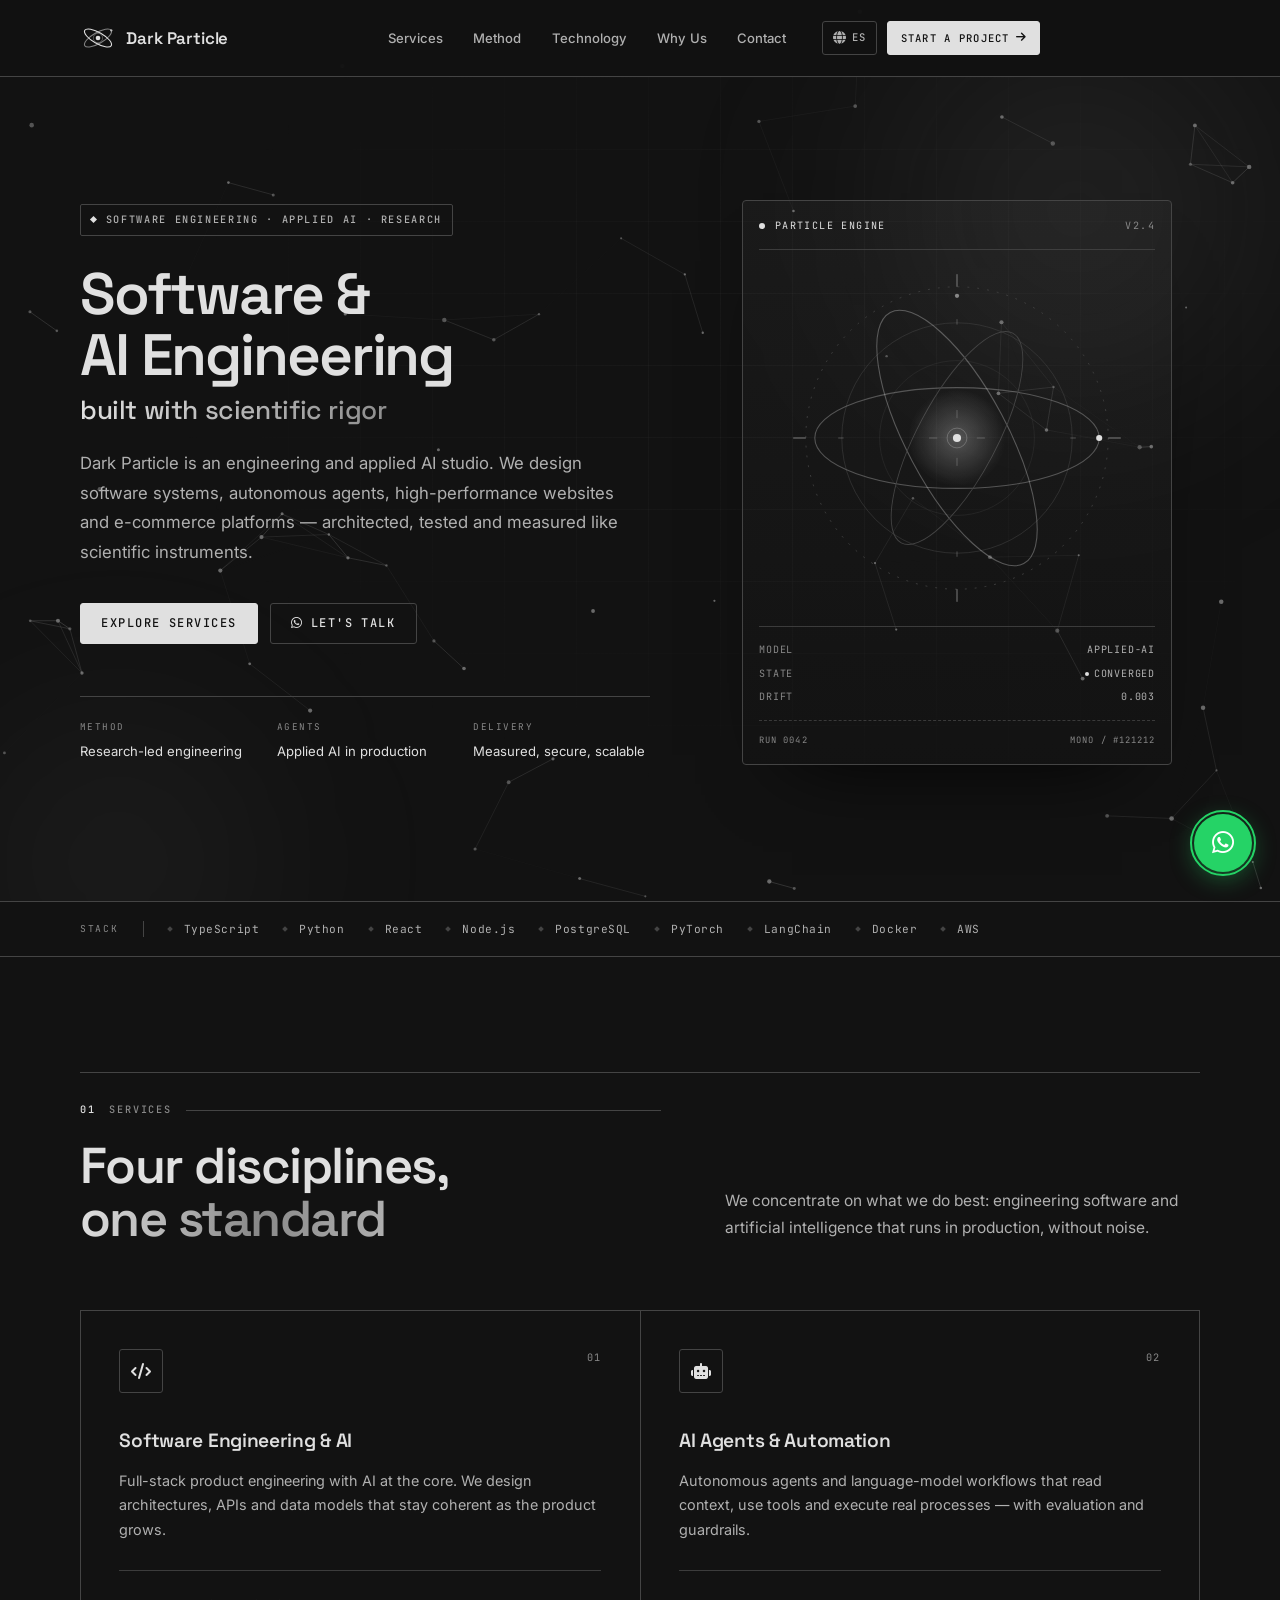
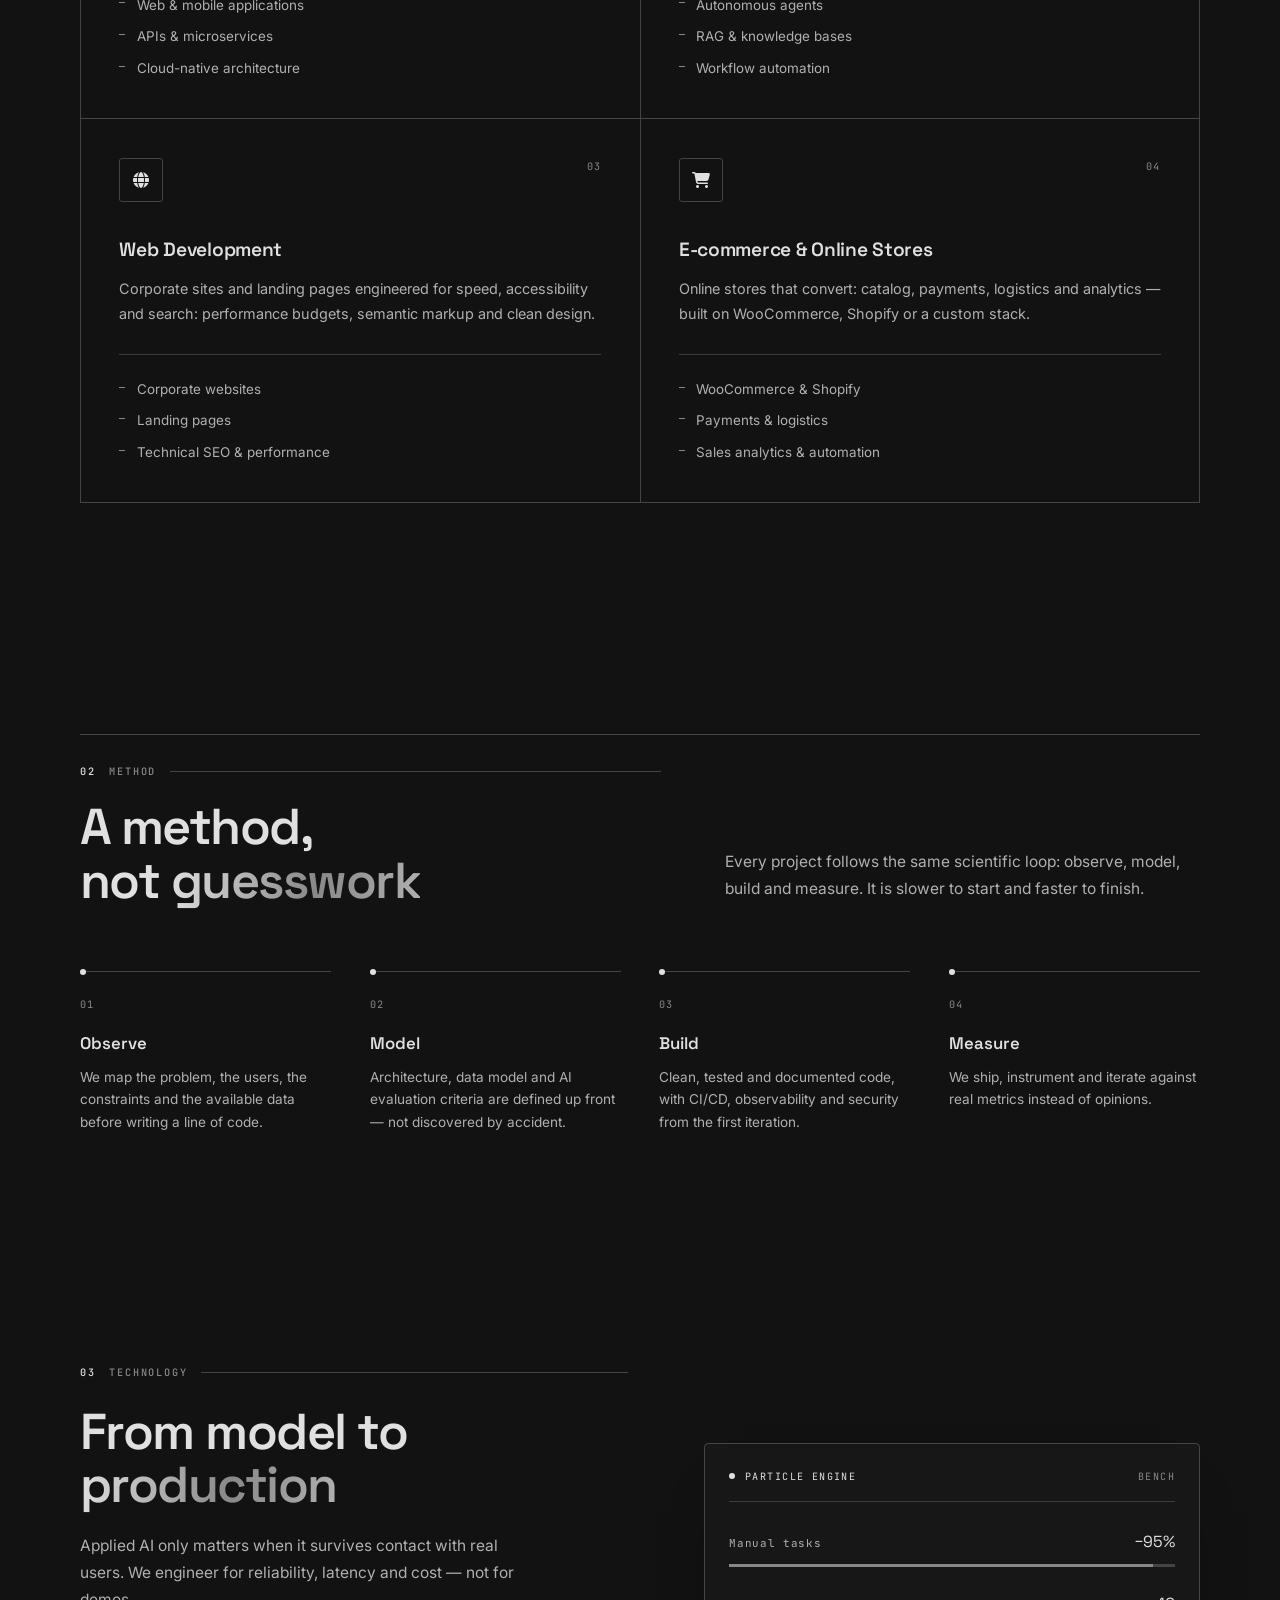
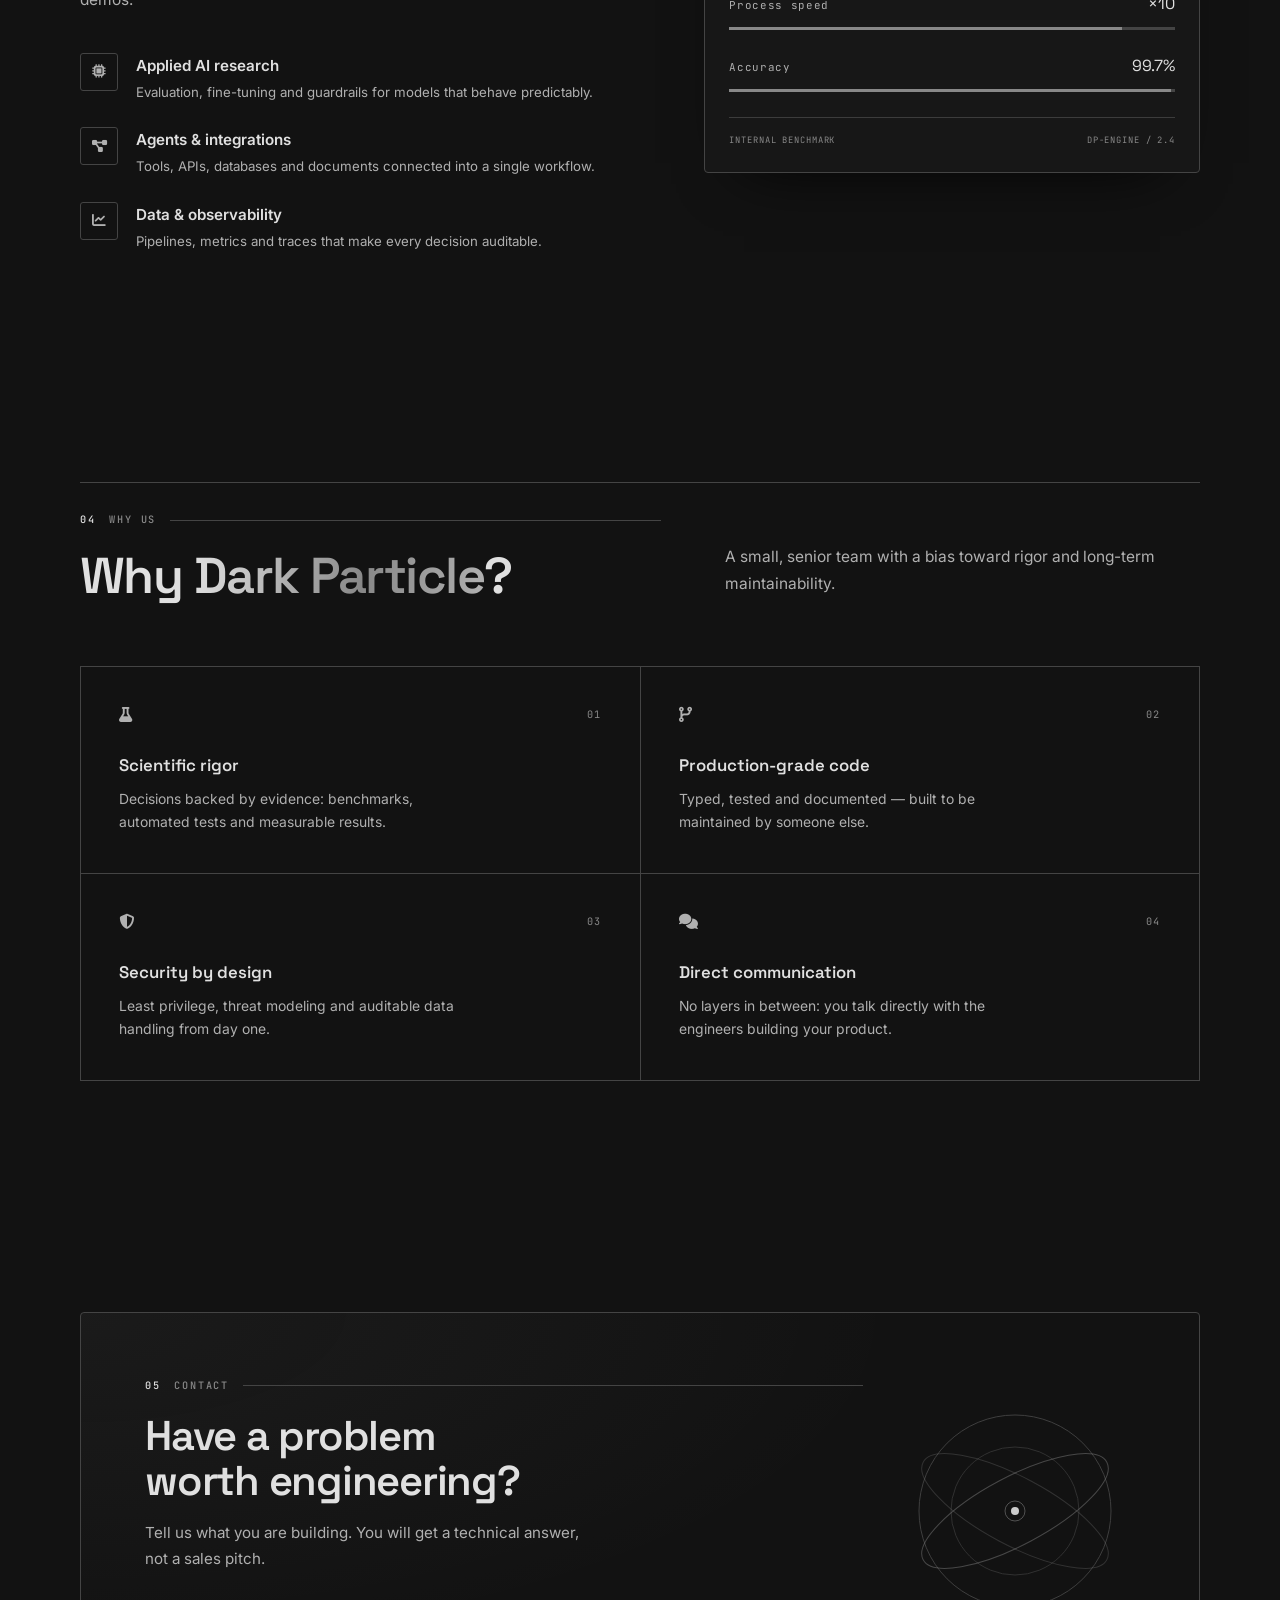
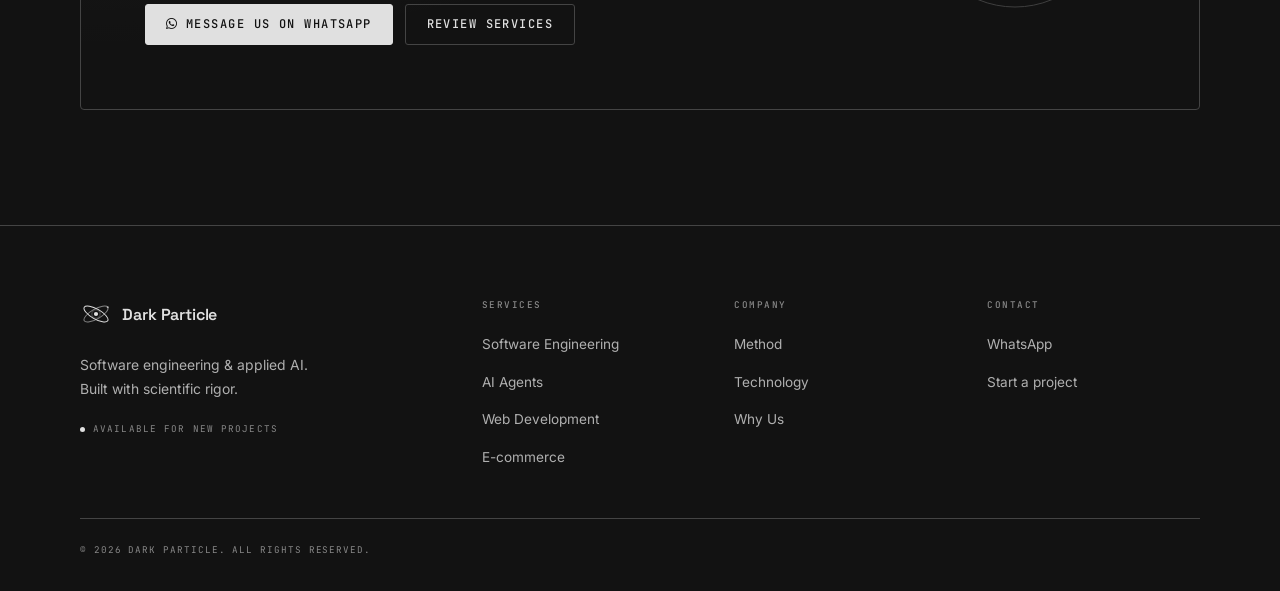
==== commit e19be190: "Add files via upload" ====
--- a/index.html
+++ b/index.html
@@ -550,7 +550,6 @@
 
       <div class="footer__bottom">
         <p data-i18n="footer_copy">&copy; 2026 Dark Particle. All rights reserved.</p>
-        <p class="footer__note" data-i18n="footer_note">Monochrome by design</p>
       </div>
     </div>
   </footer>
